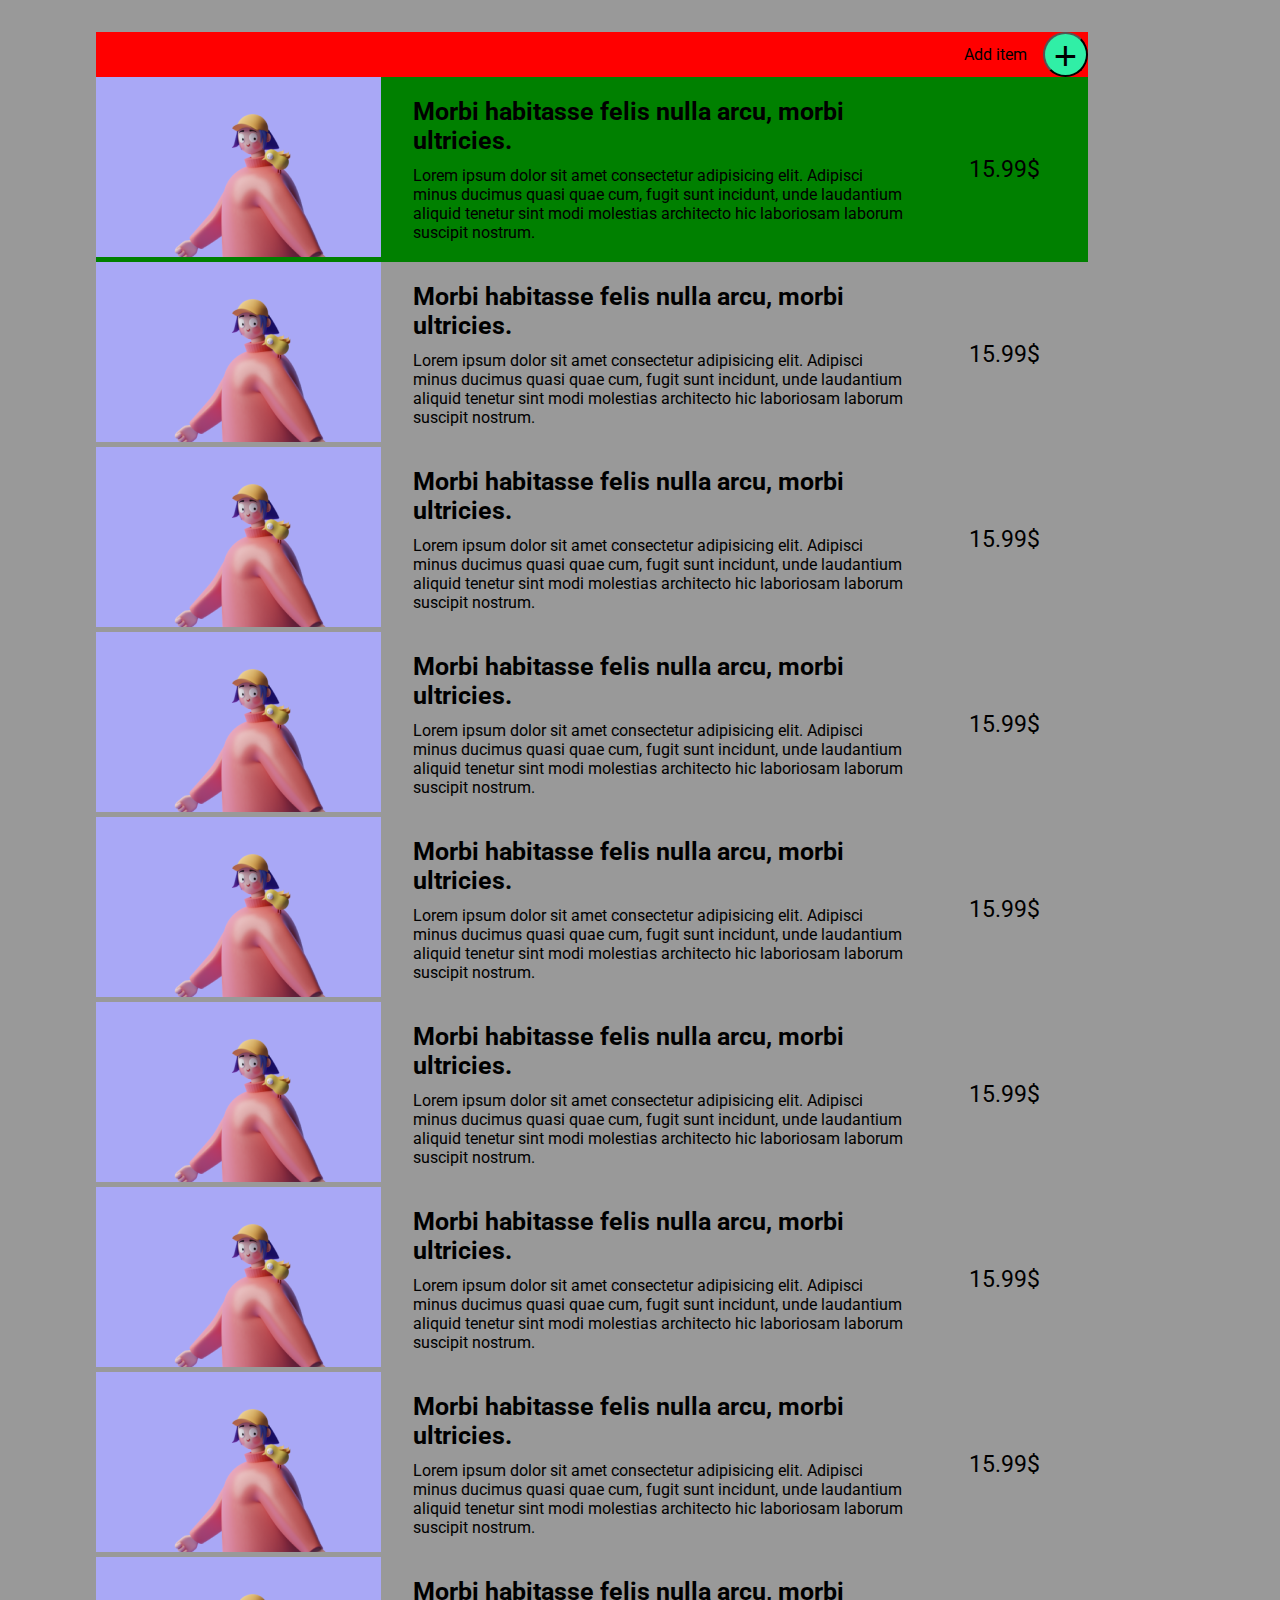
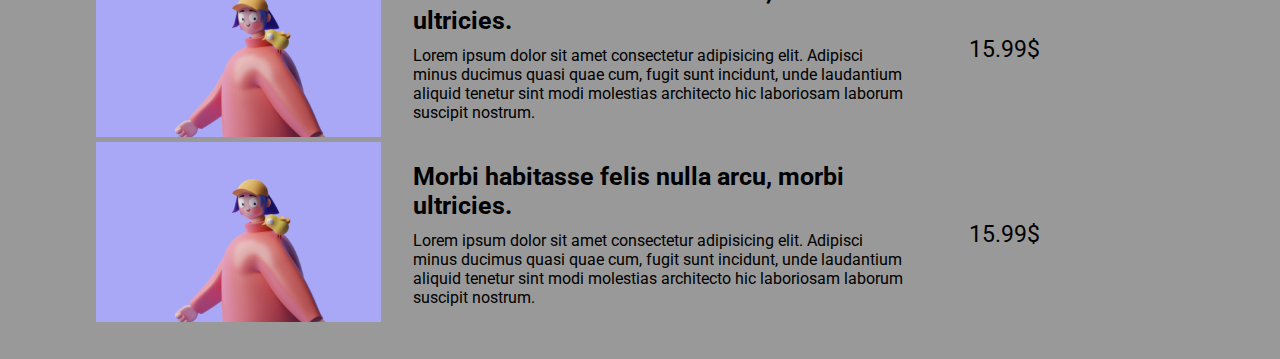
==== index.html @ 5bae53df "first commit" ====
<!DOCTYPE html>
<html lang="en">
<head>
    <meta charset="UTF-8">
    <meta http-equiv="X-UA-Compatible" content="IE=edge">
    <meta name="viewport" content="width=device-width, initial-scale=1.0">
    <title>First Project</title>
    <link rel="stylesheet" type="text/css" href="style.css" >
</head>
<body>
    


    <div class="container">
        <div class="add-items">
            <p class="add-item-text" >Add item</p>
            <button class="plus-item" > + </button>
        </div>
        <div class="card-container">
            <div class="card-item fifty">
                <div class="card-image"> <img src="./images/Cover image1.png" alt="new-items"> </div>
                <div class="card-content">
                    <div class="card-title"><h1>Morbi habitasse felis nulla arcu, morbi ultricies. </h1> </div>
                    <div class="card-text"> <p> Lorem ipsum dolor sit amet consectetur adipisicing elit. Adipisci minus ducimus quasi quae cum, fugit sunt incidunt, unde laudantium aliquid tenetur sint modi molestias architecto hic laboriosam laborum suscipit nostrum. </p> </div>
                </div>
                <div class="card-price">
                    <p> 15.99$ </p>
                </div>
            </div>
            <div class="card-item">
                <div class="card-image"> <img src="./images/Cover image1.png" alt="new-items"> </div>
                <div class="card-content">
                    <div class="card-title"> <h1>Morbi habitasse felis nulla arcu, morbi ultricies. </h1> </div>
                    <div class="card-text"> <p> Lorem ipsum dolor sit amet consectetur adipisicing elit. Adipisci minus ducimus quasi quae cum, fugit sunt incidunt, unde laudantium aliquid tenetur sint modi molestias architecto hic laboriosam laborum suscipit nostrum. </p> </div>
                </div>
                <div class="card-price">
                    <p> 15.99$ </p>
                </div>
            </div>
            <div class="card-item">
                <div class="card-image"> <img src="./images/Cover image1.png" alt="new-items"> </div>
                <div class="card-content">
                    <div class="card-title"> <h1>Morbi habitasse felis nulla arcu, morbi ultricies. </h1> </div>
                    <div class="card-text"> <p> Lorem ipsum dolor sit amet consectetur adipisicing elit. Adipisci minus ducimus quasi quae cum, fugit sunt incidunt, unde laudantium aliquid tenetur sint modi molestias architecto hic laboriosam laborum suscipit nostrum. </p> </div>
                </div>
                <div class="card-price">
                    <p> 15.99$ </p>
                </div>
            </div>
            <div class="card-item">
                <div class="card-image"> <img src="./images/Cover image1.png" alt="new-items"> </div>
                <div class="card-content">
                    <div class="card-title"> <h1>Morbi habitasse felis nulla arcu, morbi ultricies. </h1> </div>
                    <div class="card-text"> <p> Lorem ipsum dolor sit amet consectetur adipisicing elit. Adipisci minus ducimus quasi quae cum, fugit sunt incidunt, unde laudantium aliquid tenetur sint modi molestias architecto hic laboriosam laborum suscipit nostrum. </p> </div>
                </div>
                <div class="card-price">
                    <p> 15.99$ </p>
                </div>
            </div>
            <div class="card-item">
                <div class="card-image"> <img src="./images/Cover image1.png" alt="new-items"> </div>
                <div class="card-content">
                    <div class="card-title"> <h1>Morbi habitasse felis nulla arcu, morbi ultricies. </h1> </div>
                    <div class="card-text"> <p> Lorem ipsum dolor sit amet consectetur adipisicing elit. Adipisci minus ducimus quasi quae cum, fugit sunt incidunt, unde laudantium aliquid tenetur sint modi molestias architecto hic laboriosam laborum suscipit nostrum. </p> </div>
                </div>
                <div class="card-price">
                    <p> 15.99$ </p>
                </div>
            </div>
            <div class="card-item">
                <div class="card-image"> <img src="./images/Cover image1.png" alt="new-items"> </div>
                <div class="card-content">
                    <div class="card-title"> <h1>Morbi habitasse felis nulla arcu, morbi ultricies. </h1> </div>
                    <div class="card-text"> <p> Lorem ipsum dolor sit amet consectetur adipisicing elit. Adipisci minus ducimus quasi quae cum, fugit sunt incidunt, unde laudantium aliquid tenetur sint modi molestias architecto hic laboriosam laborum suscipit nostrum. </p> </div>
                </div>
                <div class="card-price">
                    <p> 15.99$ </p>
                </div>
            </div>
            <div class="card-item">
                <div class="card-image"> <img src="./images/Cover image1.png" alt="new-items"> </div>
                <div class="card-content">
                    <div class="card-title"> <h1>Morbi habitasse felis nulla arcu, morbi ultricies. </h1> </div>
                    <div class="card-text"> <p> Lorem ipsum dolor sit amet consectetur adipisicing elit. Adipisci minus ducimus quasi quae cum, fugit sunt incidunt, unde laudantium aliquid tenetur sint modi molestias architecto hic laboriosam laborum suscipit nostrum. </p> </div>
                </div>
                <div class="card-price">
                    <p> 15.99$ </p>
                </div>
            </div>
            <div class="card-item">
                <div class="card-image"> <img src="./images/Cover image1.png" alt="new-items"> </div>
                <div class="card-content">
                    <div class="card-title"> <h1>Morbi habitasse felis nulla arcu, morbi ultricies. </h1> </div>
                    <div class="card-text"> <p> Lorem ipsum dolor sit amet consectetur adipisicing elit. Adipisci minus ducimus quasi quae cum, fugit sunt incidunt, unde laudantium aliquid tenetur sint modi molestias architecto hic laboriosam laborum suscipit nostrum. </p> </div>
                </div>
                <div class="card-price">
                    <p> 15.99$ </p>
                </div>
            </div>
            <div class="card-item">
                <div class="card-image"> <img src="./images/Cover image1.png" alt="new-items"> </div>
                <div class="card-content">
                    <div class="card-title"> <h1>Morbi habitasse felis nulla arcu, morbi ultricies. </h1> </div>
                    <div class="card-text"> <p> Lorem ipsum dolor sit amet consectetur adipisicing elit. Adipisci minus ducimus quasi quae cum, fugit sunt incidunt, unde laudantium aliquid tenetur sint modi molestias architecto hic laboriosam laborum suscipit nostrum. </p> </div>
                </div>
                <div class="card-price">
                    <p> 15.99$ </p>
                </div>
            </div>
            <div class="card-item">
                <div class="card-image"> <img src="./images/Cover image1.png" alt="new-items"> </div>
                <div class="card-content">
                    <div class="card-title"> <h1>Morbi habitasse felis nulla arcu, morbi ultricies. </h1> </div>
                    <div class="card-text"> <p> Lorem ipsum dolor sit amet consectetur adipisicing elit. Adipisci minus ducimus quasi quae cum, fugit sunt incidunt, unde laudantium aliquid tenetur sint modi molestias architecto hic laboriosam laborum suscipit nostrum. </p> </div>
                </div>
                <div class="card-price">
                    <p> 15.99$ </p>
                </div>
            </div>
        </div>
    </div>


    <script src="./external.js"></script>
</body>
</html>
---- style.css ----
@import url('https://fonts.googleapis.com/css2?family=Roboto:wght@100;300;500&display=swap');

*{
    margin: 0;
    padding: 0;
    
}
body{
    box-sizing: border-box;
    background: #999;
    font-family: 'Roboto';
}

h1{

}
p{

}
.plus-item{
    width: 45px;
    height: 45px;
    border-radius: 50%;
    font-size: 40px;
    margin-left: 1rem;
    background: #30EFA6;
    font-weight: 100;
}
.container{
    display: flex;
    flex-direction: column;
    justify-content: center;
    padding: 2rem 12rem 2rem 6rem;

}
.add-items{
    display: flex;
    flex-direction: row;
    justify-content: right;
    align-content: center;
    align-items: center;

    background: red;
}

.card-container{
    display: flex;
    flex-direction: column;
    justify-content: center;
}
.card-item{
    display: flex;
    flex-direction: row;
    justify-content: flex-start;
    align-items: center;
    
}
.fifty{
    background: green;
}
.card-content{
    display: flex;
    flex-direction: column;
    padding: 1rem 2rem;
}
.card-content h1{
    margin: 0rem 0rem 0.7rem 0rem;
    font-size: 25px;
}
.card-text p{
    font-size: 16px;
}
.card-price p{
    font-size: 23px;
    padding: 2rem 3rem 2rem 2rem;
}
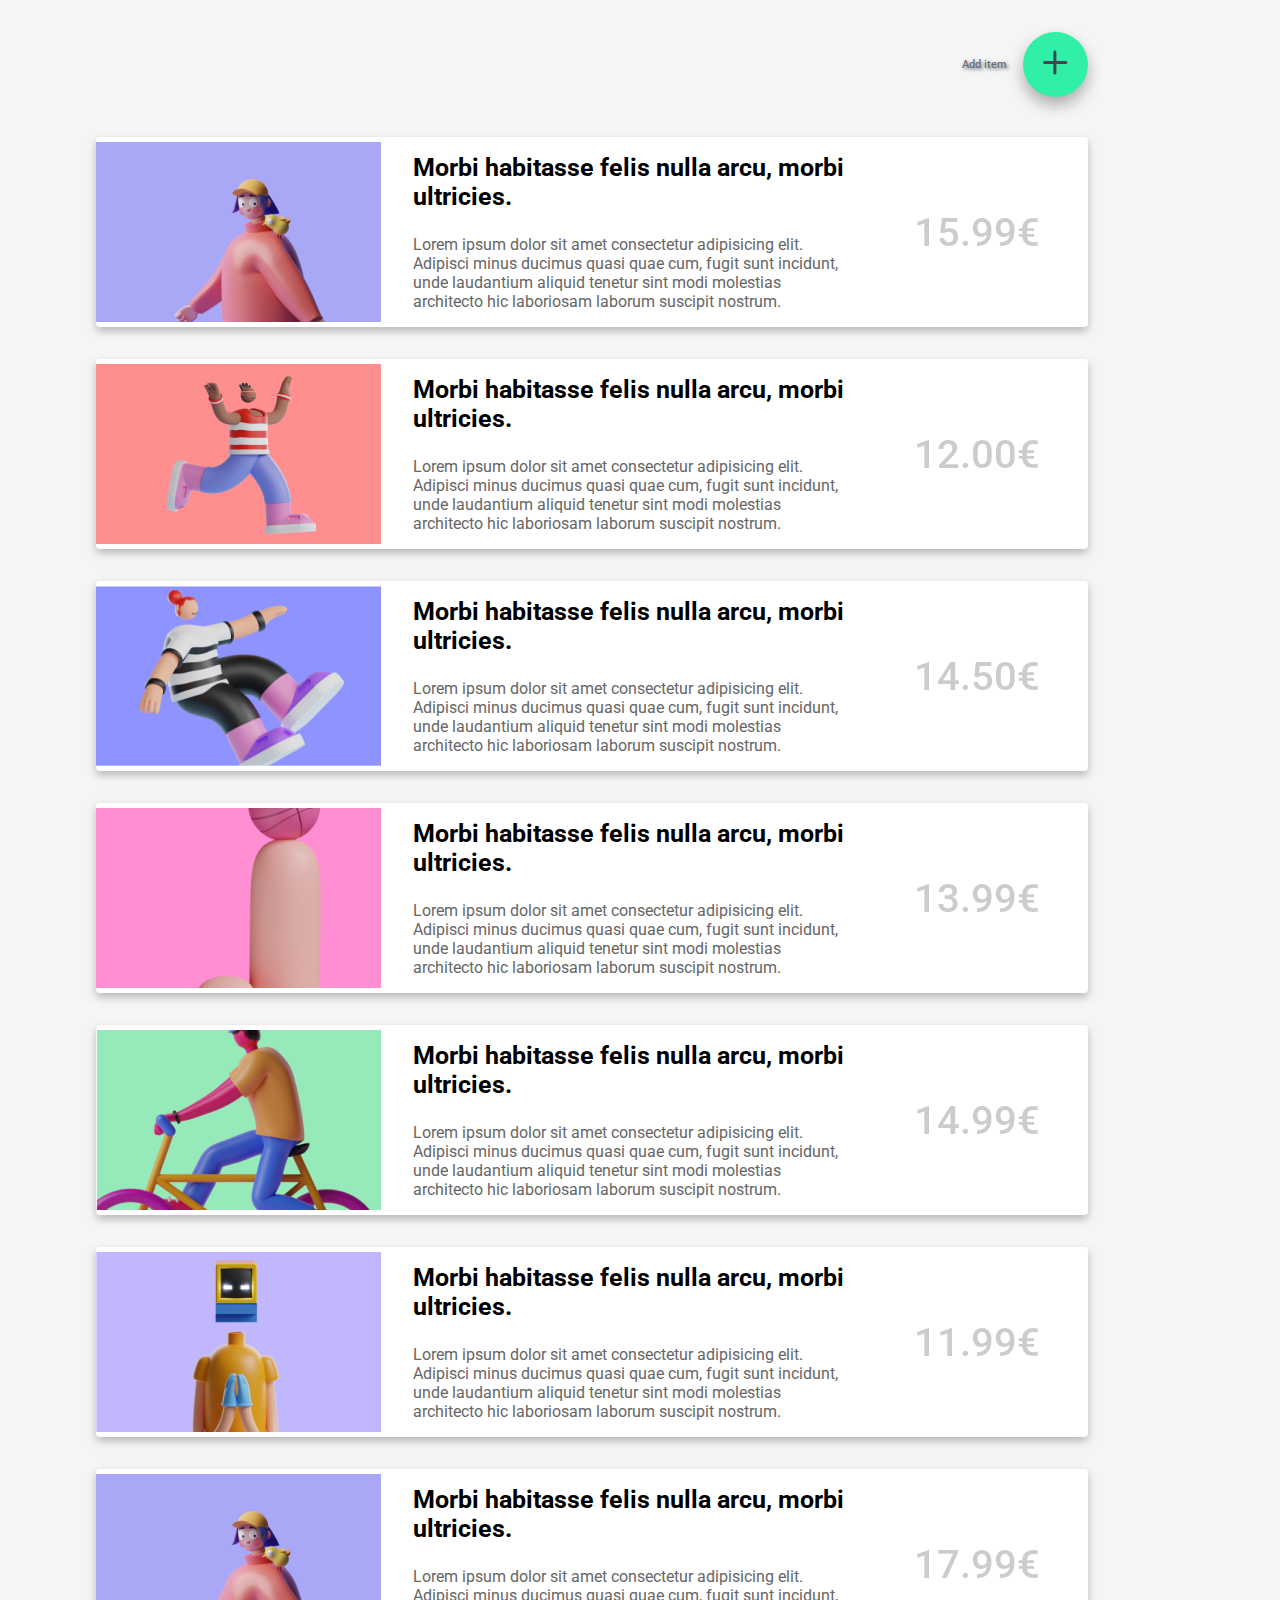
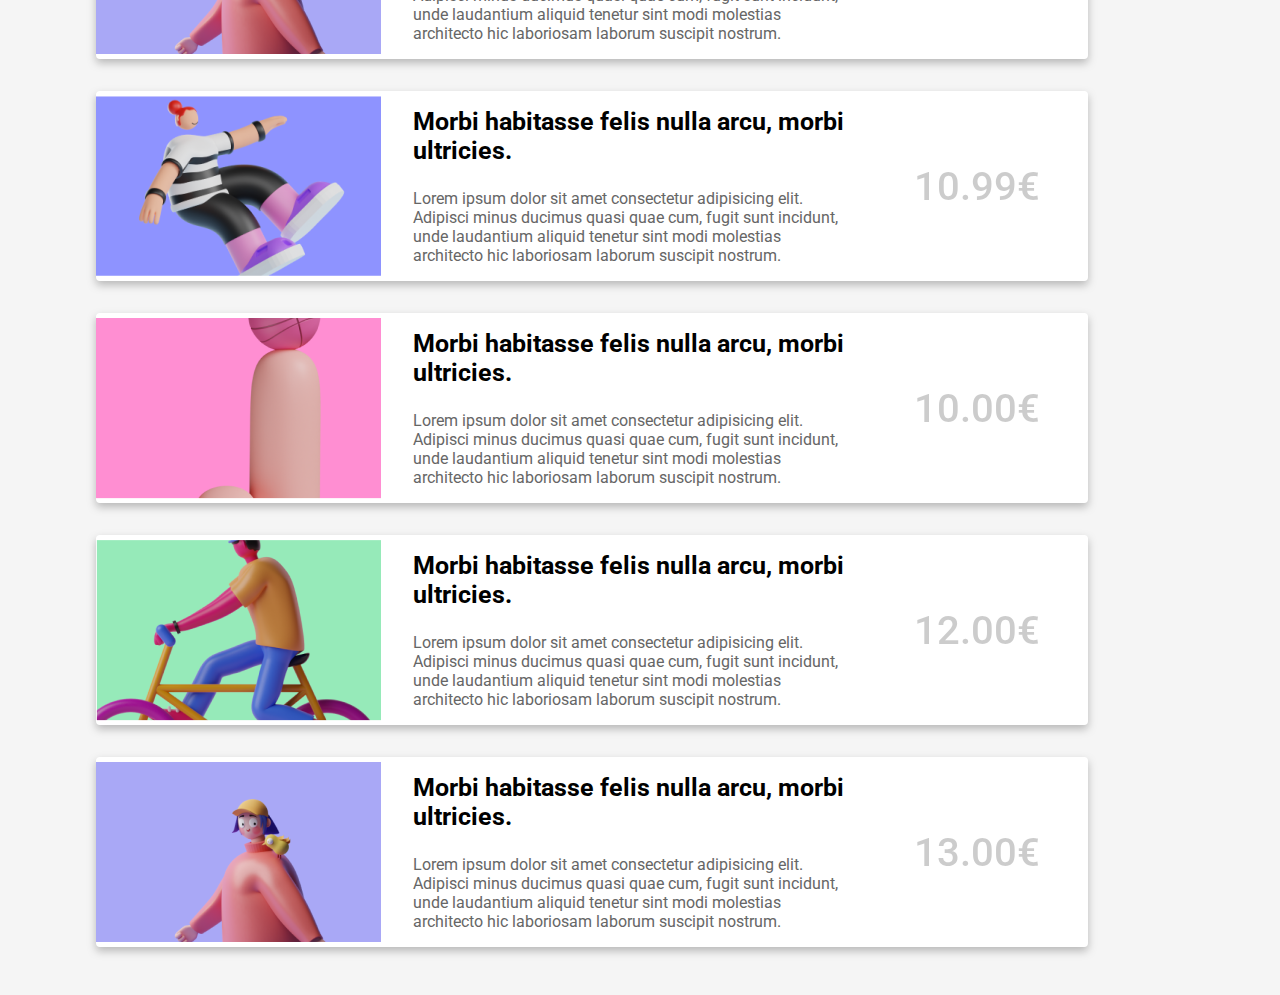
==== commit 54200b01: "apis and modal done" ====
--- a/index.html
+++ b/index.html
@@ -11,116 +11,30 @@
     
 
 
-    <div class="container">
+    <div class="container" id="container">
         <div class="add-items">
             <p class="add-item-text" >Add item</p>
-            <button class="plus-item" > + </button>
+            <button class="plus-item" id="open" onclick="buttonClicked()" >
+            <img src="./images/Union.svg" alt="union" /> </button>
         </div>
+        
         <div class="card-container">
-            <div class="card-item fifty">
-                <div class="card-image"> <img src="./images/Cover image1.png" alt="new-items"> </div>
-                <div class="card-content">
-                    <div class="card-title"><h1>Morbi habitasse felis nulla arcu, morbi ultricies. </h1> </div>
-                    <div class="card-text"> <p> Lorem ipsum dolor sit amet consectetur adipisicing elit. Adipisci minus ducimus quasi quae cum, fugit sunt incidunt, unde laudantium aliquid tenetur sint modi molestias architecto hic laboriosam laborum suscipit nostrum. </p> </div>
-                </div>
-                <div class="card-price">
-                    <p> 15.99$ </p>
-                </div>
-            </div>
-            <div class="card-item">
-                <div class="card-image"> <img src="./images/Cover image1.png" alt="new-items"> </div>
-                <div class="card-content">
-                    <div class="card-title"> <h1>Morbi habitasse felis nulla arcu, morbi ultricies. </h1> </div>
-                    <div class="card-text"> <p> Lorem ipsum dolor sit amet consectetur adipisicing elit. Adipisci minus ducimus quasi quae cum, fugit sunt incidunt, unde laudantium aliquid tenetur sint modi molestias architecto hic laboriosam laborum suscipit nostrum. </p> </div>
-                </div>
-                <div class="card-price">
-                    <p> 15.99$ </p>
-                </div>
-            </div>
-            <div class="card-item">
-                <div class="card-image"> <img src="./images/Cover image1.png" alt="new-items"> </div>
-                <div class="card-content">
-                    <div class="card-title"> <h1>Morbi habitasse felis nulla arcu, morbi ultricies. </h1> </div>
-                    <div class="card-text"> <p> Lorem ipsum dolor sit amet consectetur adipisicing elit. Adipisci minus ducimus quasi quae cum, fugit sunt incidunt, unde laudantium aliquid tenetur sint modi molestias architecto hic laboriosam laborum suscipit nostrum. </p> </div>
-                </div>
-                <div class="card-price">
-                    <p> 15.99$ </p>
-                </div>
-            </div>
-            <div class="card-item">
-                <div class="card-image"> <img src="./images/Cover image1.png" alt="new-items"> </div>
-                <div class="card-content">
-                    <div class="card-title"> <h1>Morbi habitasse felis nulla arcu, morbi ultricies. </h1> </div>
-                    <div class="card-text"> <p> Lorem ipsum dolor sit amet consectetur adipisicing elit. Adipisci minus ducimus quasi quae cum, fugit sunt incidunt, unde laudantium aliquid tenetur sint modi molestias architecto hic laboriosam laborum suscipit nostrum. </p> </div>
-                </div>
-                <div class="card-price">
-                    <p> 15.99$ </p>
-                </div>
-            </div>
-            <div class="card-item">
-                <div class="card-image"> <img src="./images/Cover image1.png" alt="new-items"> </div>
-                <div class="card-content">
-                    <div class="card-title"> <h1>Morbi habitasse felis nulla arcu, morbi ultricies. </h1> </div>
-                    <div class="card-text"> <p> Lorem ipsum dolor sit amet consectetur adipisicing elit. Adipisci minus ducimus quasi quae cum, fugit sunt incidunt, unde laudantium aliquid tenetur sint modi molestias architecto hic laboriosam laborum suscipit nostrum. </p> </div>
-                </div>
-                <div class="card-price">
-                    <p> 15.99$ </p>
-                </div>
-            </div>
-            <div class="card-item">
-                <div class="card-image"> <img src="./images/Cover image1.png" alt="new-items"> </div>
-                <div class="card-content">
-                    <div class="card-title"> <h1>Morbi habitasse felis nulla arcu, morbi ultricies. </h1> </div>
-                    <div class="card-text"> <p> Lorem ipsum dolor sit amet consectetur adipisicing elit. Adipisci minus ducimus quasi quae cum, fugit sunt incidunt, unde laudantium aliquid tenetur sint modi molestias architecto hic laboriosam laborum suscipit nostrum. </p> </div>
-                </div>
-                <div class="card-price">
-                    <p> 15.99$ </p>
-                </div>
-            </div>
-            <div class="card-item">
-                <div class="card-image"> <img src="./images/Cover image1.png" alt="new-items"> </div>
-                <div class="card-content">
-                    <div class="card-title"> <h1>Morbi habitasse felis nulla arcu, morbi ultricies. </h1> </div>
-                    <div class="card-text"> <p> Lorem ipsum dolor sit amet consectetur adipisicing elit. Adipisci minus ducimus quasi quae cum, fugit sunt incidunt, unde laudantium aliquid tenetur sint modi molestias architecto hic laboriosam laborum suscipit nostrum. </p> </div>
-                </div>
-                <div class="card-price">
-                    <p> 15.99$ </p>
-                </div>
-            </div>
-            <div class="card-item">
-                <div class="card-image"> <img src="./images/Cover image1.png" alt="new-items"> </div>
-                <div class="card-content">
-                    <div class="card-title"> <h1>Morbi habitasse felis nulla arcu, morbi ultricies. </h1> </div>
-                    <div class="card-text"> <p> Lorem ipsum dolor sit amet consectetur adipisicing elit. Adipisci minus ducimus quasi quae cum, fugit sunt incidunt, unde laudantium aliquid tenetur sint modi molestias architecto hic laboriosam laborum suscipit nostrum. </p> </div>
-                </div>
-                <div class="card-price">
-                    <p> 15.99$ </p>
-                </div>
-            </div>
-            <div class="card-item">
-                <div class="card-image"> <img src="./images/Cover image1.png" alt="new-items"> </div>
-                <div class="card-content">
-                    <div class="card-title"> <h1>Morbi habitasse felis nulla arcu, morbi ultricies. </h1> </div>
-                    <div class="card-text"> <p> Lorem ipsum dolor sit amet consectetur adipisicing elit. Adipisci minus ducimus quasi quae cum, fugit sunt incidunt, unde laudantium aliquid tenetur sint modi molestias architecto hic laboriosam laborum suscipit nostrum. </p> </div>
-                </div>
-                <div class="card-price">
-                    <p> 15.99$ </p>
-                </div>
-            </div>
-            <div class="card-item">
-                <div class="card-image"> <img src="./images/Cover image1.png" alt="new-items"> </div>
-                <div class="card-content">
-                    <div class="card-title"> <h1>Morbi habitasse felis nulla arcu, morbi ultricies. </h1> </div>
-                    <div class="card-text"> <p> Lorem ipsum dolor sit amet consectetur adipisicing elit. Adipisci minus ducimus quasi quae cum, fugit sunt incidunt, unde laudantium aliquid tenetur sint modi molestias architecto hic laboriosam laborum suscipit nostrum. </p> </div>
-                </div>
-                <div class="card-price">
-                    <p> 15.99$ </p>
-                </div>
-            </div>
+            
         </div>
     </div>
 
+    <!-- <div class="pokemon" id="name_id"> -->
+        
+    </div>
+    <div class="modal-container" id="modal_container">
+        <div class="modal">
+            <h1>Modal is here</h1>
+            <p> Lorem ipsum dolor sit amet consectetur adipisicing elit. Eius, tenetur asperiores, nobis autem adipisci explicabo in ipsum quis tempore dolorem quod, animi perferendis totam at fugit alias maiores debitis sequi. </p>
+            <button id="close" >close</button>
+        </div>
+    </div>
 
     <script src="./external.js"></script>
+    <script src="./apis.js"></script>
 </body>
 </html>--- a/style.css
+++ b/style.css
@@ -1,4 +1,4 @@
-@import url('https://fonts.googleapis.com/css2?family=Roboto:wght@100;300;500&display=swap');
+@import url('https://fonts.googleapis.com/css2?family=Roboto:wght@100;400;300;500&display=swap');
 
 *{
     margin: 0;
@@ -7,24 +7,96 @@
 }
 body{
     box-sizing: border-box;
-    background: #999;
+    background: #F5F5F5;
     font-family: 'Roboto';
 }
 
-h1{
+.modal-container{
+    position: fixed;
+    top: 0;
+    left: 0;
+    width: 100vw;
+    height: 100vh;
+    background: rgba(0, 0, 0, 0.25);
+    display: flex;
+    justify-content: center;
+    align-items: center;
+    opacity: 0;
+    pointer-events: none;
+    transition: opacity 0.2s ease;
+}
+.modal-container.show{
+    opacity: 1;
+    pointer-events: auto;
+}
+.container.show,
+.pokemon.show{
+    display: none;
+    pointer-events: auto;
+}
 
+.modal{
+    background: #fff;
+    width: 600px;
+    max-width: 100%;
+    padding: 1rem 2rem;
+    border-radius: 5px;
+    text-align: center;
+    box-shadow: 0px 8px 15px rgba(0, 0, 0, 0.3);
 }
-p{
 
+.modal h1{
+    margin: 1rem;
+    font-size: 40px;
+    color: #333;
+}
+.modal p{
+    font-size: 17px;
+    margin: 1rem;
+    opacity: 0.8;
+}
+#close{
+    margin: 1rem;
+    padding: 1rem;
+    background: #30EFA6;
+    color: #333;
+    font-size: 17px;
+    font-weight: 500;
+    border-radius: 15px;
+    border: none;
+    box-shadow: 0px 8px 15px rgba(0, 0, 0, 0.3);
+}
+.add-items{
+    display: flex;
+    flex-direction: row;
+    justify-content: right;
+    align-content: center;
+    align-items: center;
+    margin-bottom: 1.5rem;
+    font-weight: 500;
+    
+}
+.add-item-text{
+    font-size: 11px;
+    font-style: normal;
+    line-height: 13px;
+    color: #696F79;
+    text-shadow: 0.2em 0.2em 0.3em rgba(10, 10, 10, 0.5);
 }
 .plus-item{
-    width: 45px;
-    height: 45px;
+    width: 65px;
+    height: 65px;
     border-radius: 50%;
     font-size: 40px;
     margin-left: 1rem;
     background: #30EFA6;
-    font-weight: 100;
+    border: none;
+    box-shadow: 0px 8px 15px rgba(0, 0, 0, 0.3);
+}
+.plus-item img{
+    width: 25px;
+    height: 25px;
+    padding: 1.1rem 0rem;
 }
 .container{
     display: flex;
@@ -32,15 +104,6 @@
     justify-content: center;
     padding: 2rem 12rem 2rem 6rem;
 
-}
-.add-items{
-    display: flex;
-    flex-direction: row;
-    justify-content: right;
-    align-content: center;
-    align-items: center;
-
-    background: red;
 }
 
 .card-container{
@@ -53,7 +116,10 @@
     flex-direction: row;
     justify-content: flex-start;
     align-items: center;
-    
+    margin: 1rem 0rem;
+    filter: drop-shadow(0px 4px 4px rgba(0, 0, 0, 0.25));
+    border-radius: 4px;
+    background: #fff;
 }
 .fifty{
     background: green;
@@ -64,14 +130,40 @@
     padding: 1rem 2rem;
 }
 .card-content h1{
-    margin: 0rem 0rem 0.7rem 0rem;
+    margin: 0rem 0rem 1.5rem 0rem;
     font-size: 25px;
 }
 .card-text p{
     font-size: 16px;
+    color: #666;
+    font-weight: 400;
 }
 .card-price p{
-    font-size: 23px;
+    color: #000;
+    opacity: 0.2;
+    font-weight: 500;
+    line-height: 47px;
+    font-size: 40px;
     padding: 2rem 3rem 2rem 2rem;
 }
 
+
+
+
+@media screen and (max-width: 1000px){
+    .container{
+        padding: 0;
+        width: 100%;
+    }
+    .card-item{
+        flex-direction: column;
+    }
+    .card-content{
+        padding: 1rem;
+        text-align: center;
+    }
+}
+
+
+
+
